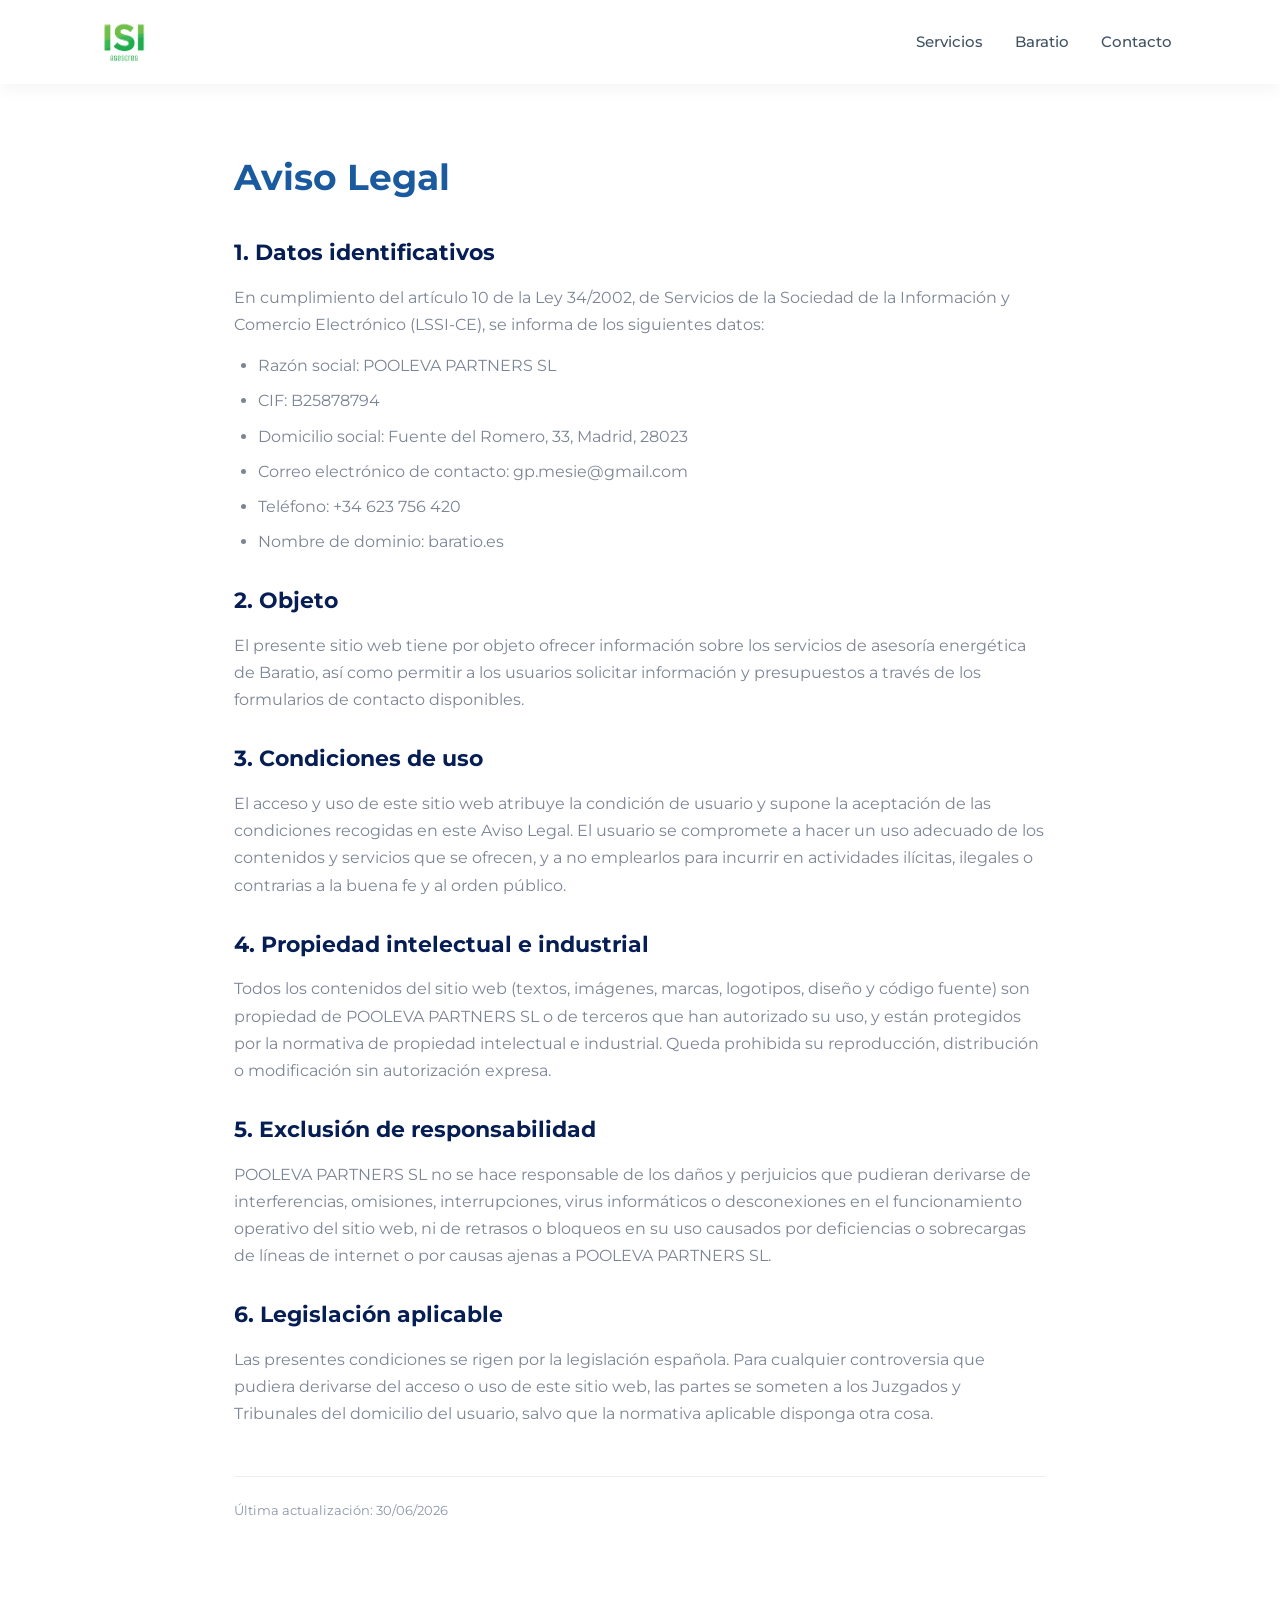
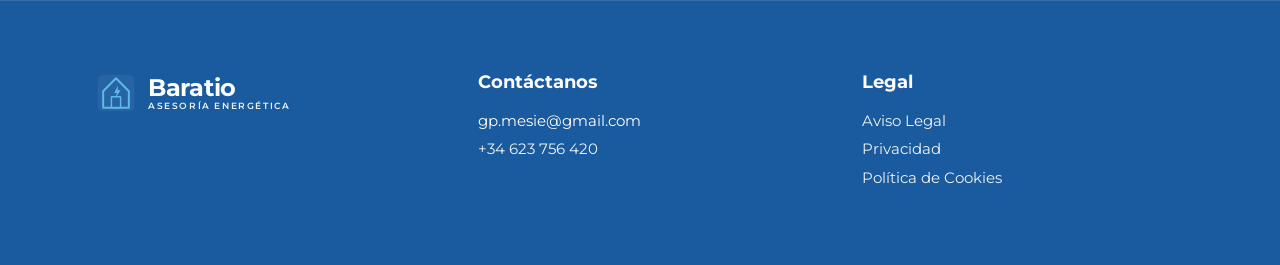
==== aviso-legal.html @ e2500a8b "Primer commit" ====
<!DOCTYPE html>
<html lang="es">

<head>
    <meta charset="utf-8">
    <meta name="viewport" content="width=device-width, initial-scale=1.0">
    <meta name="description" content="Aviso Legal de Baratio - Asesoría Energética">

    <title>Aviso Legal - Baratio</title>

    <link rel="icon" type="image/svg+xml" href="data:image/svg+xml,%3Csvg xmlns='http://www.w3.org/2000/svg' viewBox='0 0 48 48'%3E%3Crect fill='%231a5a9e' width='48' height='48' rx='8'/%3E%3Cpath fill='none' stroke='%23fff' stroke-width='2' d='M24 10 L34 20 V36 H14 V20 Z'/%3E%3Cpath fill='%23fff' d='M26 18 L22 26 H25 L23 32 L29 23 H26 Z'/%3E%3C/svg%3E">

    <link rel="preconnect" href="https://fonts.googleapis.com">
    <link rel="preconnect" href="https://fonts.gstatic.com" crossorigin>
    <link href="https://fonts.googleapis.com/css2?family=Montserrat:wght@400;700;900&display=swap" rel="stylesheet">

    <link href="css/style.css" rel="stylesheet">
</head>

<body>

    <header class="header">
        <div class="container header__inner">

            <a class="logo" href="index.html">
                <img class="logo__img" src="logoisi.png" alt="ISI asesores" width="120" height="60">
            </a>

            <nav class="nav" aria-label="Navegación principal">
                <ul class="nav__list">
                    <li><a class="nav__link" href="index.html#services">Servicios</a></li>
                    <li><a class="nav__link" href="index.html#somos">Baratio</a></li>
                    <li><a class="nav__link" href="index.html#contacto-form">Contacto</a></li>
                </ul>
            </nav>

            <button class="nav-toggle" type="button" aria-label="Abrir menú">
                <span class="nav-toggle__bar"></span>
                <span class="nav-toggle__bar"></span>
                <span class="nav-toggle__bar"></span>
            </button>

        </div>
    </header>

    <main class="legal-page">
        <div class="legal-page__inner">

            <h1 class="legal-page__title">Aviso Legal</h1>

            <section class="legal-page__section">
                <h2>1. Datos identificativos</h2>
                <p>En cumplimiento del artículo 10 de la Ley 34/2002, de Servicios de la Sociedad de la Información y Comercio Electrónico (LSSI-CE), se informa de los siguientes datos:</p>
                <ul>
                    <li>Razón social: POOLEVA PARTNERS SL</li>
                    <li>CIF: B25878794</li>
                    <li>Domicilio social: Fuente del Romero, 33, Madrid, 28023</li>
                    <li>Correo electrónico de contacto: gp.mesie@gmail.com</li>
                    <li>Teléfono: +34 623 756 420</li>
                    <li>Nombre de dominio: baratio.es</li>
                </ul>
            </section>

            <section class="legal-page__section">
                <h2>2. Objeto</h2>
                <p>El presente sitio web tiene por objeto ofrecer información sobre los servicios de asesoría energética de Baratio, así como permitir a los usuarios solicitar información y presupuestos a través de los formularios de contacto disponibles.</p>
            </section>

            <section class="legal-page__section">
                <h2>3. Condiciones de uso</h2>
                <p>El acceso y uso de este sitio web atribuye la condición de usuario y supone la aceptación de las condiciones recogidas en este Aviso Legal. El usuario se compromete a hacer un uso adecuado de los contenidos y servicios que se ofrecen, y a no emplearlos para incurrir en actividades ilícitas, ilegales o contrarias a la buena fe y al orden público.</p>
            </section>

            <section class="legal-page__section">
                <h2>4. Propiedad intelectual e industrial</h2>
                <p>Todos los contenidos del sitio web (textos, imágenes, marcas, logotipos, diseño y código fuente) son propiedad de POOLEVA PARTNERS SL o de terceros que han autorizado su uso, y están protegidos por la normativa de propiedad intelectual e industrial. Queda prohibida su reproducción, distribución o modificación sin autorización expresa.</p>
            </section>

            <section class="legal-page__section">
                <h2>5. Exclusión de responsabilidad</h2>
                <p>POOLEVA PARTNERS SL no se hace responsable de los daños y perjuicios que pudieran derivarse de interferencias, omisiones, interrupciones, virus informáticos o desconexiones en el funcionamiento operativo del sitio web, ni de retrasos o bloqueos en su uso causados por deficiencias o sobrecargas de líneas de internet o por causas ajenas a POOLEVA PARTNERS SL.</p>
            </section>

            <section class="legal-page__section">
                <h2>6. Legislación aplicable</h2>
                <p>Las presentes condiciones se rigen por la legislación española. Para cualquier controversia que pudiera derivarse del acceso o uso de este sitio web, las partes se someten a los Juzgados y Tribunales del domicilio del usuario, salvo que la normativa aplicable disponga otra cosa.</p>
            </section>

            <p class="legal-page__updated">Última actualización: 30/06/2026</p>

        </div>
    </main>

    <footer class="footer">
        <div class="footer__main">
            <div class="container footer__grid">

                <div class="footer__col footer__col--logo">
                    <a class="footer-logo" href="index.html">
                        <svg class="footer-logo__icon" viewBox="0 0 48 48" aria-hidden="true" xmlns="http://www.w3.org/2000/svg">
                            <rect x="4" y="4" width="40" height="40" rx="6" fill="rgba(255,255,255,0.06)"/>
                            <path d="M24 8 L38 22 V40 H10 V22 Z" fill="none" stroke="#5eb8e8" stroke-width="2.2" stroke-linejoin="round"/>
                            <rect x="19" y="28" width="10" height="12" fill="none" stroke="#5eb8e8" stroke-width="1.6" rx="0.5"/>
                            <path d="M26 16 L22 24 H25 L23 30 L29 21 H26 Z" fill="#5eb8e8"/>
                        </svg>
                        <span class="footer-logo__text">
                            <span class="footer-logo__name">Baratio</span>
                            <span class="footer-logo__tagline">ASESORÍA ENERGÉTICA</span>
                        </span>
                    </a>
                </div>

                <div class="footer__col">
                    <h5 class="footer__heading">Contáctanos</h5>
                    <p class="footer__line"><a class="footer__link" href="mailto:gp.mesie@gmail.com">gp.mesie@gmail.com</a></p>
                    <p class="footer__line">+34 623 756 420</p>
                </div>

                <div class="footer__col">
                    <h5 class="footer__heading">Legal</h5>
                    <a class="footer__legal-link" href="aviso-legal.html">Aviso Legal</a>
                    <a class="footer__legal-link" href="privacidad.html">Privacidad</a>
                    <a class="footer__legal-link" href="politica-de-cookies.html">Política de Cookies</a>
                </div>

            </div>
        </div>
    </footer>

</body>
</html>
---- css/style.css ----
/* =============================================
   Baratio — Hero (CSS puro, sin frameworks)
   ============================================= */

*, *::before, *::after {
  box-sizing: border-box;
  margin: 0;
  padding: 0;
}

html {
  scroll-behavior: smooth;
}

body {
  font-family: 'Montserrat', sans-serif;
  font-weight: 400;
  font-size: 16px;
  line-height: 1.5;
  color: #405263;
  background: #fff;
  -webkit-font-smoothing: antialiased;
}

a {
  text-decoration: none;
  color: inherit;
}

ul {
  list-style: none;
}

img, svg {
  display: block;
  max-width: 100%;
}

.container {
  width: 100%;
  max-width: 1140px;
  margin: 0 auto;
  padding: 0 24px;
}

/* Altura del header fijo (para scroll-margin) */
:root {
  --header-height: 96px;
}

#home,
#services,
#somos,
#contacto-form {
  scroll-margin-top: var(--header-height);
}

/* =============================================
   CABECERA
   ============================================= */

.header {
  position: fixed;
  top: 0;
  left: 0;
  right: 0;
  z-index: 1000;
  background: #fff;
  box-shadow: 0 2px 20px rgba(0, 0, 0, 0.06);
}

.header__inner {
  display: flex;
  align-items: center;
  justify-content: space-between;
  min-height: 72px;
  padding-top: 12px;
  padding-bottom: 12px;
  gap: 24px;
}

/* Logo */
.logo {
  display: flex;
  align-items: center;
  flex-shrink: 0;
  line-height: 0;
}

.logo__img {
  display: block;
  width: auto;
  height: auto;
  max-height: 60px;
  max-width: min(180px, 42vw);
}

/* Navegación desktop */
.nav {
  display: flex;
  align-items: center;
  gap: 8px;
}

.nav__list {
  display: flex;
  align-items: center;
  gap: 4px;
}

.nav__link {
  display: block;
  padding: 10px 14px;
  font-size: 15px;
  font-weight: 500;
  color: #405263;
  transition: color 0.2s ease;
  white-space: nowrap;
}

.nav__link:hover {
  color: #1a5a9e;
}

.nav__btn {
  display: inline-flex;
  align-items: center;
  gap: 8px;
  margin-left: 8px;
  padding: 10px 18px;
  font-size: 15px;
  font-weight: 500;
  color: #1a5a9e;
  border: 1.5px solid #1a5a9e;
  border-radius: 8px;
  transition: background 0.2s ease, color 0.2s ease;
  white-space: nowrap;
}

.nav__btn:hover {
  background: #1a5a9e;
  color: #fff;
}

.nav__btn-icon {
  width: 16px;
  height: 16px;
  flex-shrink: 0;
}

/* Hamburguesa (solo móvil) */
.nav-toggle {
  display: none;
  flex-direction: column;
  justify-content: center;
  gap: 5px;
  width: 40px;
  height: 40px;
  padding: 8px;
  background: none;
  border: 1.5px solid #1a5a9e;
  border-radius: 6px;
  cursor: pointer;
}

.nav-toggle__bar {
  display: block;
  width: 100%;
  height: 2px;
  background: #1a5a9e;
  border-radius: 1px;
}

/* =============================================
   HERO
   ============================================= */

.hero {
  position: relative;
  overflow: hidden;
  padding-top: 72px;
  background-color: #0a0e23;
  background-image: url("data:image/svg+xml,%3Csvg xmlns='http://www.w3.org/2000/svg' width='900' height='700' viewBox='0 0 900 700'%3E%3Crect fill='%230a0e23' width='900' height='700'/%3E%3Cg stroke='rgba(255,255,255,0.06)' stroke-width='1' fill='none'%3E%3Cline x1='70' y1='100' x2='200' y2='150'/%3E%3Cline x1='200' y1='150' x2='350' y2='80'/%3E%3Cline x1='350' y1='80' x2='520' y2='130'/%3E%3Cline x1='520' y1='130' x2='680' y2='70'/%3E%3Cline x1='680' y1='70' x2='830' y2='120'/%3E%3Cline x1='120' y1='280' x2='250' y2='230'/%3E%3Cline x1='250' y1='230' x2='400' y2='300'/%3E%3Cline x1='400' y1='300' x2='550' y2='240'/%3E%3Cline x1='550' y1='240' x2='720' y2='290'/%3E%3Cline x1='720' y1='290' x2='850' y2='220'/%3E%3Cline x1='50' y1='450' x2='180' y2='410'/%3E%3Cline x1='180' y1='410' x2='330' y2='470'/%3E%3Cline x1='330' y1='470' x2='480' y2='420'/%3E%3Cline x1='480' y1='420' x2='630' y2='480'/%3E%3Cline x1='630' y1='480' x2='780' y2='430'/%3E%3Cline x1='200' y1='150' x2='250' y2='230'/%3E%3Cline x1='350' y1='80' x2='400' y2='300'/%3E%3Cline x1='520' y1='130' x2='550' y2='240'/%3E%3Cline x1='180' y1='410' x2='250' y2='230'/%3E%3C/g%3E%3Cg fill='rgba(255,255,255,0.1)'%3E%3Ccircle cx='70' cy='100' r='2'/%3E%3Ccircle cx='830' cy='120' r='2'/%3E%3Ccircle cx='850' cy='220' r='2'/%3E%3Ccircle cx='780' cy='430' r='2'/%3E%3C/g%3E%3Cg fill='rgba(26,90,158,0.45)'%3E%3Ccircle cx='200' cy='150' r='3'/%3E%3Ccircle cx='350' cy='80' r='2.5'/%3E%3Ccircle cx='520' cy='130' r='3'/%3E%3Ccircle cx='680' cy='70' r='2.5'/%3E%3Ccircle cx='250' cy='230' r='3'/%3E%3Ccircle cx='400' cy='300' r='3.5'/%3E%3Ccircle cx='550' cy='240' r='3'/%3E%3Ccircle cx='720' cy='290' r='3'/%3E%3Ccircle cx='180' cy='410' r='2.5'/%3E%3Ccircle cx='330' cy='470' r='3'/%3E%3Ccircle cx='480' cy='420' r='3.5'/%3E%3Ccircle cx='630' cy='480' r='3'/%3E%3C/g%3E%3C/svg%3E");
  background-size: cover;
  background-position: center;
}

.hero__inner {
  position: relative;
  z-index: 1;
  display: grid;
  grid-template-columns: 1fr 1fr;
  gap: 48px;
  align-items: center;
  padding: 80px 0 72px;
}

/* Columna izquierda */
.hero__content {
  max-width: 540px;
}

.hero__title {
  font-size: clamp(40px, 5vw, 54px);
  font-weight: 900;
  color: #fff;
  line-height: 1.1;
  margin-bottom: 20px;
  text-shadow: 0 1px 3px rgba(0, 0, 0, 0.3);
}

.hero__subtitle {
  font-size: clamp(24px, 3vw, 34px);
  font-weight: 700;
  color: #5b8fd6;
  line-height: 1.25;
  margin-bottom: 24px;
}

.hero__text {
  font-size: 19px;
  font-weight: 400;
  color: #fff;
  line-height: 1.55;
  margin-bottom: 32px;
  max-width: 480px;
  text-shadow: 0 1px 2px rgba(0, 0, 0, 0.2);
}

.hero__cta {
  display: inline-block;
  padding: 16px 28px;
  font-family: 'Montserrat', sans-serif;
  font-size: 17px;
  font-weight: 700;
  color: #1a5a9e;
  background: #fff;
  border: none;
  border-radius: 6px;
  box-shadow: 0 8px 32px rgba(0, 0, 0, 0.35);
  cursor: pointer;
  transition: box-shadow 0.2s ease, transform 0.2s ease;
}

.hero__cta:hover {
  box-shadow: 0 6px 20px rgba(0, 0, 0, 0.45);
  transform: translateY(-1px);
}

/* Columna derecha — tarjeta formulario */
.hero__form-wrap {
  display: flex;
  justify-content: flex-end;
}

.form-card {
  width: 100%;
  max-width: 420px;
  background: #fff;
  border-radius: 6px;
  padding: 36px 36px 28px;
  box-shadow: 0 12px 48px rgba(0, 0, 0, 0.35);
}

.form-card__title {
  font-size: 21px;
  font-weight: 700;
  color: #071e55;
  margin-bottom: 6px;
}

.form-card__subtitle {
  font-size: 16px;
  font-weight: 400;
  color: #7c8595;
  margin-bottom: 22px;
}

.form-card__field {
  position: relative;
  margin-bottom: 14px;
}

.form-card__field-icon {
  position: absolute;
  left: 14px;
  top: 50%;
  transform: translateY(-50%);
  width: 18px;
  height: 18px;
  pointer-events: none;
  color: #185b9e;
}

.form-card__input {
  width: 100%;
  height: 44px;
  padding: 0 16px 0 44px;
  font-family: 'Montserrat', sans-serif;
  font-size: 15px;
  color: #555;
  background: #f9f9f9;
  border: 1px solid #eee;
  border-radius: 5px;
  outline: none;
  transition: border-color 0.2s ease;
}

.form-card__input:focus {
  border-color: #aaa;
}

.form-card__terms {
  display: flex;
  align-items: flex-start;
  gap: 8px;
  margin: 16px 0 14px;
  font-size: 13px;
  line-height: 1.45;
  color: #7c8595;
}

.form-card__terms input[type="checkbox"] {
  margin-top: 3px;
  flex-shrink: 0;
  width: 14px;
  height: 14px;
  accent-color: #1a5a9e;
}

.form-card__link {
  color: #1a5a9e;
  font-weight: 500;
  text-decoration: underline;
  text-underline-offset: 2px;
}

.form-card__link:hover {
  color: #0b79be;
}

.form-card__submit {
  width: 100%;
  padding: 16px 12px;
  font-family: 'Montserrat', sans-serif;
  font-size: 13px;
  font-weight: 700;
  letter-spacing: 0.5px;
  text-transform: uppercase;
  color: #fff;
  background: #1a5a9e;
  border: none;
  border-radius: 4px;
  cursor: pointer;
  transition: background 0.2s ease;
}

.form-card__submit:hover {
  background: #00afef;
}

.form-card__divider {
  border: none;
  border-top: 1px solid #eee;
  margin: 18px 0 14px;
}

.form-card__footnote {
  font-size: 12px;
  line-height: 1.45;
  color: #7c8595;
}

/* =============================================
   FRANJA DE CONTACTO
   ============================================= */

.contact-bar {
  background: #1a5a9e;
  padding: 44px 0 40px;
}

.contact-bar__grid {
  display: grid;
  grid-template-columns: repeat(2, minmax(220px, 280px));
  justify-content: center;
  gap: 80px;
  max-width: 720px;
  margin: 0 auto;
}

.contact-bar__item {
  display: flex;
  flex-direction: column;
  align-items: center;
  text-align: center;
  gap: 4px;
}

.contact-bar__icon {
  width: 44px;
  height: 44px;
  margin-bottom: 6px;
  color: #fff;
}

.contact-bar__icon svg {
  width: 100%;
  height: 100%;
}

.contact-bar__label {
  font-size: 18px;
  font-weight: 700;
  color: #fff;
  margin-bottom: 2px;
}

.contact-bar__value {
  font-size: 15px;
  font-weight: 400;
  font-style: italic;
  color: rgba(255, 255, 255, 0.92);
  line-height: 1.4;
}

/* =============================================
   NUESTROS SERVICIOS
   ============================================= */

.services {
  background: #fff;
  padding: 90px 0 100px;
}

.services__header {
  text-align: center;
  margin-bottom: 56px;
}

.services__title {
  font-size: clamp(30px, 4vw, 38px);
  font-weight: 700;
  color: #1a5a9e;
  line-height: 1.2;
  margin-bottom: 10px;
}

.services__subtitle {
  font-size: 18px;
  font-weight: 400;
  color: #7c8595;
  line-height: 1.4;
}

.services__grid {
  display: grid;
  grid-template-columns: repeat(3, 1fr);
  column-gap: 32px;
  row-gap: 56px;
}

.services__card {
  display: flex;
  flex-direction: column;
  align-items: center;
  text-align: center;
}

.services__icon {
  width: 68px;
  height: 68px;
  margin-bottom: 18px;
  color: #5b8fd6;
  flex-shrink: 0;
}

.services__icon svg {
  width: 100%;
  height: 100%;
}

.services__icon--solid {
  color: #5b8fd6;
}

.services__card-title {
  font-size: 20px;
  font-weight: 700;
  color: #1a5a9e;
  line-height: 1.3;
  margin-bottom: 12px;
}

.services__card-text {
  font-size: 16px;
  font-weight: 400;
  color: #7c8595;
  line-height: 1.65;
  max-width: 280px;
}

/* =============================================
   ¿QUIÉNES SOMOS?
   ============================================= */

.somos {
  position: relative;
  overflow: hidden;
  background-color: #0a0e23;
  background-image: url("data:image/svg+xml,%3Csvg xmlns='http://www.w3.org/2000/svg' width='900' height='700' viewBox='0 0 900 700'%3E%3Crect fill='%230a0e23' width='900' height='700'/%3E%3Cg stroke='rgba(255,255,255,0.08)' stroke-width='1' fill='none'%3E%3Cline x1='40' y1='60' x2='120' y2='100'/%3E%3Cline x1='120' y1='100' x2='200' y2='50'/%3E%3Cline x1='200' y1='50' x2='80' y2='180'/%3E%3Cline x1='80' y1='180' x2='160' y2='220'/%3E%3Cline x1='160' y1='220' x2='60' y2='320'/%3E%3Cline x1='60' y1='320' x2='140' y2='380'/%3E%3Cline x1='140' y1='380' x2='30' y2='480'/%3E%3Cline x1='30' y1='480' x2='110' y2='540'/%3E%3Cline x1='110' y1='540' x2='180' y2='620'/%3E%3Cline x1='760' y1='70' x2='840' y2='110'/%3E%3Cline x1='840' y1='110' x2='870' y2='200'/%3E%3Cline x1='870' y1='200' x2='780' y2='260'/%3E%3Cline x1='780' y1='260' x2='860' y2='340'/%3E%3Cline x1='860' y1='340' x2='750' y2='400'/%3E%3Cline x1='750' y1='400' x2='830' y2='480'/%3E%3Cline x1='830' y1='480' x2='790' y2='580'/%3E%3Cline x1='790' y1='580' x2='870' y2='650'/%3E%3Cline x1='350' y1='120' x2='420' y2='160'/%3E%3Cline x1='480' y1='500' x2='550' y2='540'/%3E%3Cline x1='120' y1='100' x2='160' y2='220'/%3E%3Cline x1='840' y1='110' x2='780' y2='260'/%3E%3C/g%3E%3Cg fill='rgba(255,255,255,0.12)'%3E%3Ccircle cx='40' cy='60' r='2'/%3E%3Ccircle cx='30' cy='480' r='2'/%3E%3Ccircle cx='870' cy='200' r='2'/%3E%3Ccircle cx='870' cy='650' r='2'/%3E%3C/g%3E%3Cg fill='rgba(26,90,158,0.55)'%3E%3Ccircle cx='120' cy='100' r='3'/%3E%3Ccircle cx='200' cy='50' r='3.5'/%3E%3Ccircle cx='80' cy='180' r='3'/%3E%3Ccircle cx='160' cy='220' r='3.5'/%3E%3Ccircle cx='60' cy='320' r='3'/%3E%3Ccircle cx='140' cy='380' r='3.5'/%3E%3Ccircle cx='110' cy='540' r='3'/%3E%3Ccircle cx='180' cy='620' r='3'/%3E%3Ccircle cx='760' cy='70' r='3.5'/%3E%3Ccircle cx='840' cy='110' r='3'/%3E%3Ccircle cx='780' cy='260' r='3.5'/%3E%3Ccircle cx='860' cy='340' r='3'/%3E%3Ccircle cx='750' cy='400' r='3.5'/%3E%3Ccircle cx='830' cy='480' r='3'/%3E%3Ccircle cx='790' cy='580' r='3.5'/%3E%3C/g%3E%3C/svg%3E");
  background-size: cover;
  background-position: center;
  padding: 100px 0;
}

.somos::after {
  content: '';
  position: absolute;
  inset: 0;
  background: radial-gradient(ellipse 55% 65% at 38% 50%, rgba(10, 14, 35, 0.82) 0%, rgba(10, 14, 35, 0.35) 50%, transparent 78%);
  pointer-events: none;
}

.somos__inner {
  position: relative;
  z-index: 1;
  display: grid;
  grid-template-columns: 1.1fr 1fr;
  gap: 40px;
  align-items: center;
}

.somos__label {
  font-size: 22px;
  font-weight: 700;
  color: #5b8fd6;
  line-height: 1.3;
  margin-bottom: 18px;
}

.somos__title {
  font-size: clamp(32px, 3.5vw, 42px);
  font-weight: 900;
  color: #ffffff;
  line-height: 1.22;
  margin-bottom: 26px;
  max-width: 520px;
}

.somos__text {
  font-size: 17px;
  font-weight: 400;
  color: rgba(255, 255, 255, 0.92);
  line-height: 1.7;
  max-width: 540px;
}

.somos__illustration {
  display: flex;
  justify-content: center;
  align-items: flex-end;
}

.somos__svg {
  width: 100%;
  max-width: 420px;
  height: auto;
}

/* =============================================
   CTA BANNER — "Quiero ahorrar"
   ============================================= */

.cta-banner {
  padding: 45px 0;
}

.cta-banner__inner {
  display: flex;
  justify-content: center;
  align-items: center;
}

.cta-banner__btn {
  display: inline-block;
  padding: 16px 28px;
  font-family: 'Montserrat', sans-serif;
  font-size: 17px;
  font-weight: 700;
  border: none;
  border-radius: 6px;
  cursor: pointer;
  text-align: center;
  transition: background 0.2s ease, box-shadow 0.2s ease, transform 0.2s ease;
}

.cta-banner__btn--blue {
  color: #ffffff;
  background: #1a5a9e;
  box-shadow: 0 5px 20px rgba(0, 0, 0, 0.27);
}

.cta-banner__btn--blue:hover {
  background: #134a82;
  box-shadow: 0 4px 14px rgba(0, 0, 0, 0.35);
  transform: translateY(-1px);
}

.cta-banner__btn--white {
  color: #1a5a9e;
  background: #ffffff;
  box-shadow: 0 8px 32px rgba(0, 0, 0, 0.35);
}

.cta-banner__btn--white:hover {
  box-shadow: 0 6px 20px rgba(0, 0, 0, 0.45);
  transform: translateY(-1px);
}

/* =============================================
   FOOTER
   ============================================= */

.footer {
  position: relative;
}

.footer__main {
  position: relative;
  overflow: hidden;
  background-color: #1a5a9e;
  border-top: 1px solid rgba(255, 255, 255, 0.12);
  padding: 70px 0;
}

.footer__grid {
  position: relative;
  z-index: 1;
  display: grid;
  grid-template-columns: repeat(3, 1fr);
  gap: 60px;
  align-items: start;
  width: 100%;
  max-width: 1140px;
  margin: 0 auto;
  padding: 0 24px;
}

.footer__col {
  min-width: 0;
}

.footer__heading {
  font-size: 18px;
  font-weight: 700;
  color: #ffffff;
  margin-bottom: 14px;
  line-height: 1.3;
}

.footer__line {
  font-size: 15px;
  font-weight: 400;
  color: rgba(255, 255, 255, 0.92);
  line-height: 1.65;
  margin-bottom: 4px;
}

.footer__link {
  color: #ffffff;
  transition: color 0.2s ease;
}

.footer__link:hover {
  color: rgba(255, 255, 255, 0.85);
}

.footer__legal-link {
  display: block;
  font-size: 15px;
  font-weight: 400;
  color: rgba(255, 255, 255, 0.92);
  line-height: 1.65;
  margin-bottom: 4px;
  text-decoration: none;
  transition: color 0.2s ease, text-decoration-color 0.2s ease;
}

.footer__legal-link:hover {
  color: #ffffff;
  text-decoration: underline;
  text-underline-offset: 2px;
}

/* Logo footer (versión fondo oscuro) */
.footer-logo {
  display: inline-flex;
  align-items: center;
  gap: 10px;
}

.footer-logo__icon {
  width: 44px;
  height: 44px;
  flex-shrink: 0;
}

.footer-logo__text {
  display: flex;
  flex-direction: column;
  line-height: 1.15;
}

.footer-logo__name {
  font-size: 24px;
  font-weight: 700;
  color: #ffffff;
  letter-spacing: -0.3px;
}

.footer-logo__tagline {
  font-size: 8.5px;
  font-weight: 600;
  color: rgba(255, 255, 255, 0.92);
  text-transform: uppercase;
  letter-spacing: 1.6px;
}

.footer__social {
  display: inline-flex;
  align-items: center;
  justify-content: center;
  width: 36px;
  height: 36px;
  margin-top: 6px;
  color: #5eb8e8;
  transition: color 0.2s ease, transform 0.2s ease;
}

.footer__social:hover {
  color: #8fd4f5;
  transform: translateY(-1px);
}

.footer__social svg {
  width: 32px;
  height: 32px;
}

/* =============================================
   PÁGINAS LEGALES
   ============================================= */

.legal-page {
  padding-top: var(--header-height);
  background: #ffffff;
}

.legal-page__inner {
  max-width: 860px;
  margin: 0 auto;
  padding: 60px 24px 80px;
}

.legal-page__title {
  font-size: clamp(28px, 4vw, 36px);
  font-weight: 700;
  color: #1a5a9e;
  line-height: 1.2;
  margin-bottom: 40px;
}

.legal-page__section {
  margin-bottom: 32px;
}

.legal-page__section h2 {
  font-size: 22px;
  font-weight: 700;
  color: #071e55;
  line-height: 1.3;
  margin-bottom: 16px;
}

.legal-page__section p {
  font-size: 16px;
  font-weight: 400;
  color: #7c8595;
  line-height: 1.7;
  margin-bottom: 14px;
}

.legal-page__section ul {
  list-style: disc;
  padding-left: 24px;
  margin-bottom: 14px;
}

.legal-page__section li {
  font-size: 16px;
  font-weight: 400;
  color: #7c8595;
  line-height: 1.7;
  margin-bottom: 8px;
}

.legal-page__section a {
  color: #1a5a9e;
  text-decoration: underline;
  text-underline-offset: 2px;
  transition: color 0.2s ease;
}

.legal-page__section a:hover {
  color: #0b79be;
}

.legal-page__cookies-list {
  list-style: none;
  padding-left: 0;
  margin-bottom: 14px;
}

.legal-page__cookies-list li {
  margin-bottom: 10px;
  padding-left: 0;
}

.legal-page__updated {
  font-size: 13px;
  color: #8a96a8;
  margin-top: 48px;
  padding-top: 24px;
  border-top: 1px solid #eeeeee;
}

/* =============================================
   RESPONSIVE
   ============================================= */

@media (max-width: 900px) {
  .services__grid {
    grid-template-columns: repeat(2, 1fr);
    column-gap: 28px;
    row-gap: 48px;
  }

  .somos__inner {
    grid-template-columns: 1fr;
    gap: 48px;
  }

  .somos__title,
  .somos__text {
    max-width: none;
  }

  .somos__illustration {
    order: 2;
  }

  .somos__svg {
    max-width: 340px;
  }

  .footer__grid {
    grid-template-columns: repeat(2, minmax(0, 1fr));
    gap: 40px 32px;
  }
}

@media (max-width: 991px) {
  .nav__list {
    gap: 0;
  }

  .nav__link {
    padding: 10px 10px;
    font-size: 14px;
  }

  .nav__btn {
    padding: 9px 14px;
    font-size: 14px;
  }
}

@media (max-width: 768px) {
  .nav {
    display: none;
  }

  .nav-toggle {
    display: flex;
  }

  .hero__inner {
    grid-template-columns: 1fr;
    gap: 36px;
    padding: 48px 0 56px;
  }

  .hero__content {
    max-width: none;
    text-align: left;
  }

  .hero__form-wrap {
    justify-content: stretch;
  }

  .form-card {
    max-width: none;
  }

  .contact-bar__grid {
    grid-template-columns: repeat(2, minmax(180px, 1fr));
    gap: 48px 32px;
    max-width: 560px;
  }
}

@media (max-width: 600px) {
  .services {
    padding: 70px 0 80px;
  }

  .services__header {
    margin-bottom: 40px;
  }

  .services__grid {
    grid-template-columns: 1fr;
    row-gap: 44px;
  }

  .services__card-text {
    max-width: 320px;
  }

  .footer__grid {
    grid-template-columns: 1fr;
    gap: 36px;
    text-align: center;
  }

  .footer-logo {
    justify-content: center;
  }

  .footer__social {
    margin-left: auto;
    margin-right: auto;
  }
}

@media (max-width: 480px) {
  .container {
    padding: 0 16px;
  }

  .footer__grid {
    padding: 0 16px;
  }

  .logo__img {
    max-height: 48px;
    max-width: min(150px, 38vw);
  }

  .hero__title {
    font-size: 38px;
  }

  .hero__subtitle {
    font-size: 22px;
  }

  .hero__text {
    font-size: 17px;
  }

  .form-card {
    padding: 28px 22px 22px;
  }

  .contact-bar__grid {
    grid-template-columns: 1fr;
    gap: 32px;
    max-width: 280px;
  }

  .contact-bar__item {
    align-items: center;
  }
}
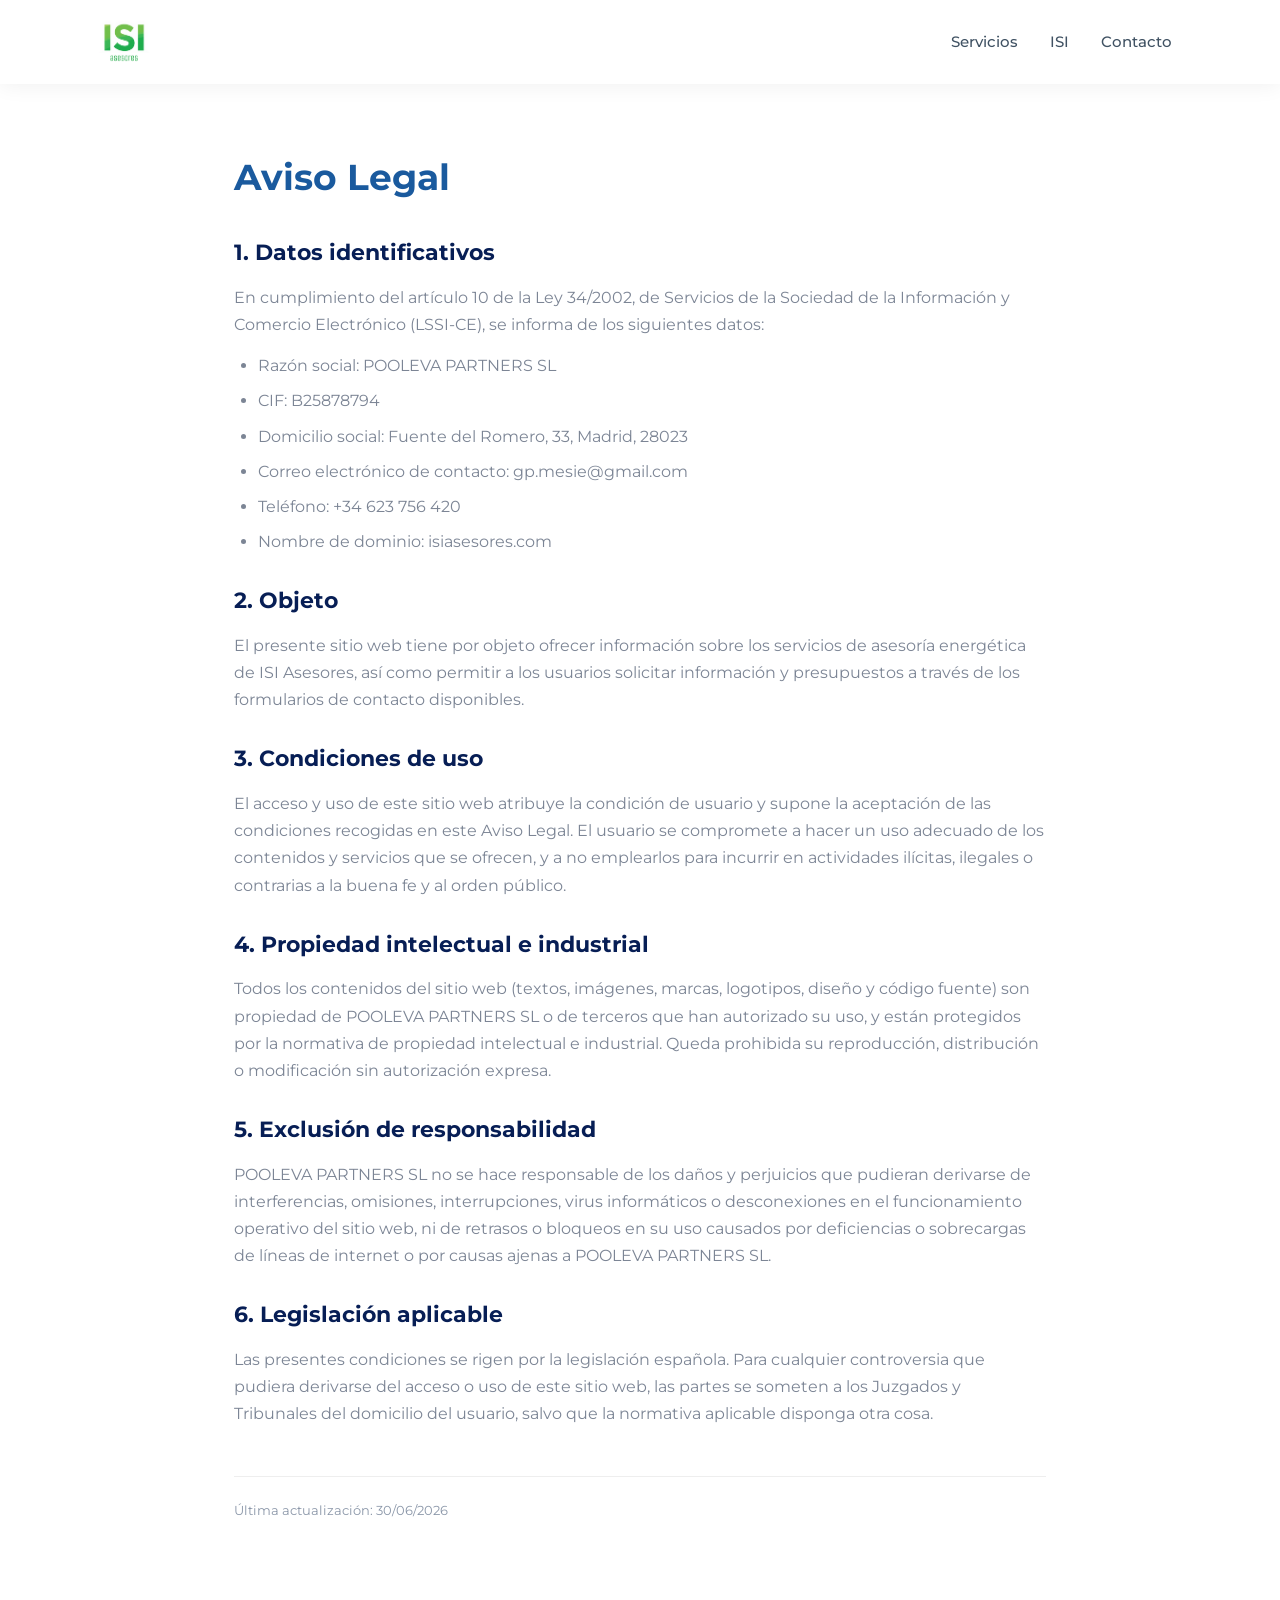
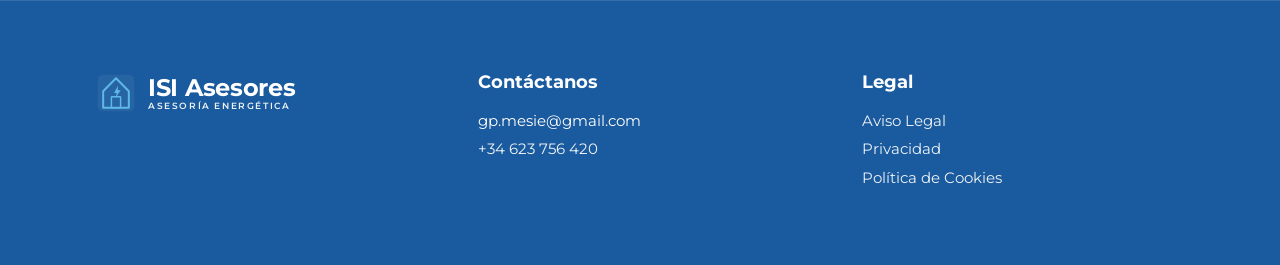
==== commit 95b38464: "Primer commit" ====
--- a/aviso-legal.html
+++ b/aviso-legal.html
@@ -3,12 +3,12 @@
 
 <head>
     <meta charset="utf-8">
+    <link rel="icon" type="image/png" href="logoisi.png">
+    <link rel="apple-touch-icon" href="logoisi.png">
     <meta name="viewport" content="width=device-width, initial-scale=1.0">
-    <meta name="description" content="Aviso Legal de Baratio - Asesoría Energética">
+    <meta name="description" content="Aviso Legal de ISI Asesores Energéticos">
 
-    <title>Aviso Legal - Baratio</title>
-
-    <link rel="icon" type="image/svg+xml" href="data:image/svg+xml,%3Csvg xmlns='http://www.w3.org/2000/svg' viewBox='0 0 48 48'%3E%3Crect fill='%231a5a9e' width='48' height='48' rx='8'/%3E%3Cpath fill='none' stroke='%23fff' stroke-width='2' d='M24 10 L34 20 V36 H14 V20 Z'/%3E%3Cpath fill='%23fff' d='M26 18 L22 26 H25 L23 32 L29 23 H26 Z'/%3E%3C/svg%3E">
+    <title>Aviso Legal | ISI Asesores Energéticos</title>
 
     <link rel="preconnect" href="https://fonts.googleapis.com">
     <link rel="preconnect" href="https://fonts.gstatic.com" crossorigin>
@@ -29,7 +29,7 @@
             <nav class="nav" aria-label="Navegación principal">
                 <ul class="nav__list">
                     <li><a class="nav__link" href="index.html#services">Servicios</a></li>
-                    <li><a class="nav__link" href="index.html#somos">Baratio</a></li>
+                    <li><a class="nav__link" href="index.html#somos">ISI</a></li>
                     <li><a class="nav__link" href="index.html#contacto-form">Contacto</a></li>
                 </ul>
             </nav>
@@ -57,13 +57,13 @@
                     <li>Domicilio social: Fuente del Romero, 33, Madrid, 28023</li>
                     <li>Correo electrónico de contacto: gp.mesie@gmail.com</li>
                     <li>Teléfono: +34 623 756 420</li>
-                    <li>Nombre de dominio: baratio.es</li>
+                    <li>Nombre de dominio: isiasesores.com</li>
                 </ul>
             </section>
 
             <section class="legal-page__section">
                 <h2>2. Objeto</h2>
-                <p>El presente sitio web tiene por objeto ofrecer información sobre los servicios de asesoría energética de Baratio, así como permitir a los usuarios solicitar información y presupuestos a través de los formularios de contacto disponibles.</p>
+                <p>El presente sitio web tiene por objeto ofrecer información sobre los servicios de asesoría energética de ISI Asesores, así como permitir a los usuarios solicitar información y presupuestos a través de los formularios de contacto disponibles.</p>
             </section>
 
             <section class="legal-page__section">
@@ -104,7 +104,7 @@
                             <path d="M26 16 L22 24 H25 L23 30 L29 21 H26 Z" fill="#5eb8e8"/>
                         </svg>
                         <span class="footer-logo__text">
-                            <span class="footer-logo__name">Baratio</span>
+                            <span class="footer-logo__name">ISI Asesores</span>
                             <span class="footer-logo__tagline">ASESORÍA ENERGÉTICA</span>
                         </span>
                     </a>
--- a/css/style.css
+++ b/css/style.css
@@ -1,5 +1,5 @@
 /* =============================================
-   Baratio — Hero (CSS puro, sin frameworks)
+   ISI Asesores — Hero (CSS puro, sin frameworks)
    ============================================= */
 
 *, *::before, *::after {
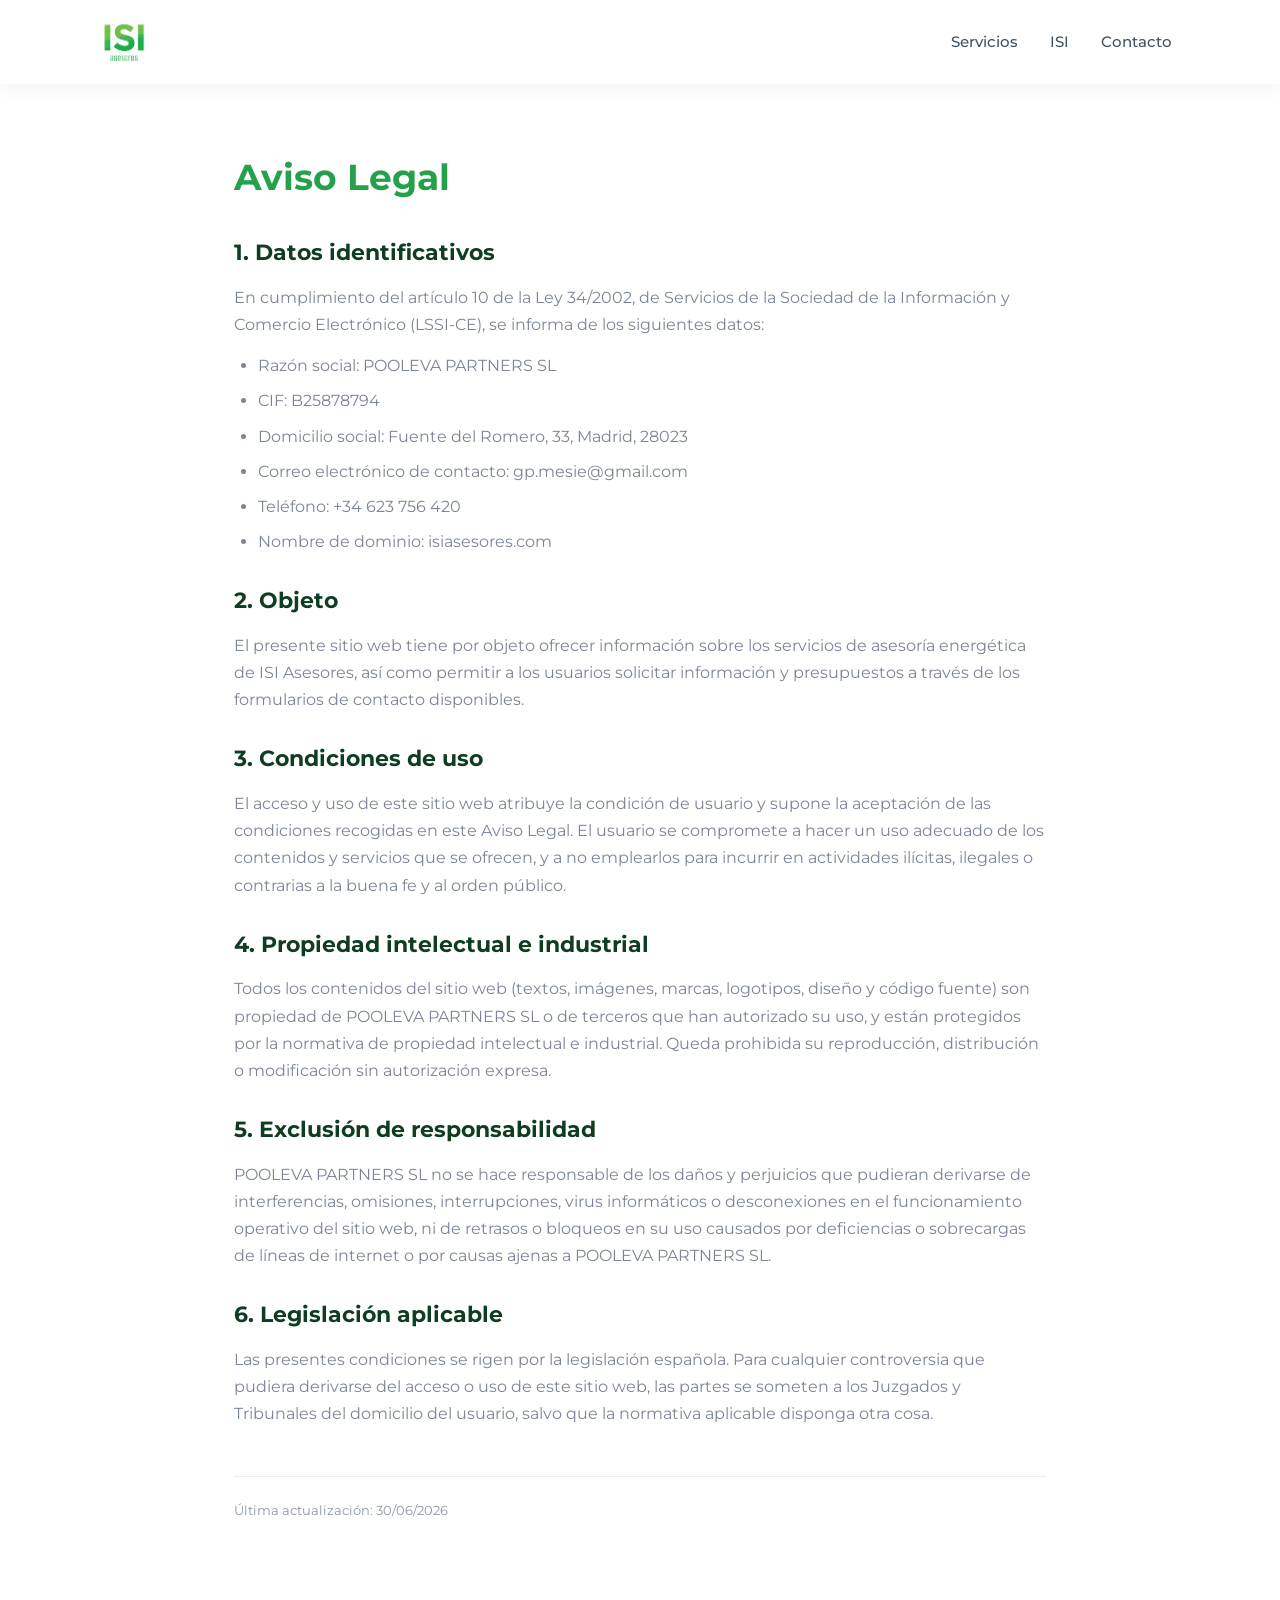
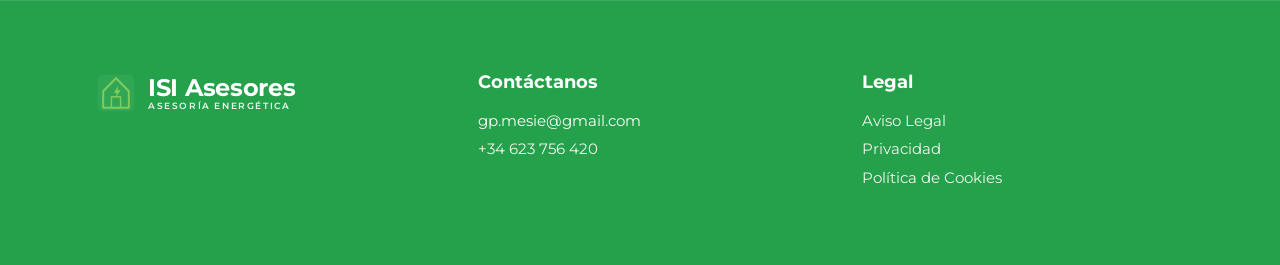
==== commit 5cbd8dee: "descripción de los cambios" ====
--- a/aviso-legal.html
+++ b/aviso-legal.html
@@ -99,9 +99,9 @@
                     <a class="footer-logo" href="index.html">
                         <svg class="footer-logo__icon" viewBox="0 0 48 48" aria-hidden="true" xmlns="http://www.w3.org/2000/svg">
                             <rect x="4" y="4" width="40" height="40" rx="6" fill="rgba(255,255,255,0.06)"/>
-                            <path d="M24 8 L38 22 V40 H10 V22 Z" fill="none" stroke="#5eb8e8" stroke-width="2.2" stroke-linejoin="round"/>
-                            <rect x="19" y="28" width="10" height="12" fill="none" stroke="#5eb8e8" stroke-width="1.6" rx="0.5"/>
-                            <path d="M26 16 L22 24 H25 L23 30 L29 21 H26 Z" fill="#5eb8e8"/>
+                            <path d="M24 8 L38 22 V40 H10 V22 Z" fill="none" stroke="#7FCB5C" stroke-width="2.2" stroke-linejoin="round"/>
+                            <rect x="19" y="28" width="10" height="12" fill="none" stroke="#7FCB5C" stroke-width="1.6" rx="0.5"/>
+                            <path d="M26 16 L22 24 H25 L23 30 L29 21 H26 Z" fill="#7FCB5C"/>
                         </svg>
                         <span class="footer-logo__text">
                             <span class="footer-logo__name">ISI Asesores</span>
--- a/css/style.css
+++ b/css/style.css
@@ -119,7 +119,7 @@
 }
 
 .nav__link:hover {
-  color: #1a5a9e;
+  color: #24A14A;
 }
 
 .nav__btn {
@@ -130,15 +130,15 @@
   padding: 10px 18px;
   font-size: 15px;
   font-weight: 500;
-  color: #1a5a9e;
-  border: 1.5px solid #1a5a9e;
+  color: #24A14A;
+  border: 1.5px solid #24A14A;
   border-radius: 8px;
   transition: background 0.2s ease, color 0.2s ease;
   white-space: nowrap;
 }
 
 .nav__btn:hover {
-  background: #1a5a9e;
+  background: #24A14A;
   color: #fff;
 }
 
@@ -158,7 +158,7 @@
   height: 40px;
   padding: 8px;
   background: none;
-  border: 1.5px solid #1a5a9e;
+  border: 1.5px solid #24A14A;
   border-radius: 6px;
   cursor: pointer;
 }
@@ -167,7 +167,7 @@
   display: block;
   width: 100%;
   height: 2px;
-  background: #1a5a9e;
+  background: #24A14A;
   border-radius: 1px;
 }
 
@@ -180,7 +180,7 @@
   overflow: hidden;
   padding-top: 72px;
   background-color: #0a0e23;
-  background-image: url("data:image/svg+xml,%3Csvg xmlns='http://www.w3.org/2000/svg' width='900' height='700' viewBox='0 0 900 700'%3E%3Crect fill='%230a0e23' width='900' height='700'/%3E%3Cg stroke='rgba(255,255,255,0.06)' stroke-width='1' fill='none'%3E%3Cline x1='70' y1='100' x2='200' y2='150'/%3E%3Cline x1='200' y1='150' x2='350' y2='80'/%3E%3Cline x1='350' y1='80' x2='520' y2='130'/%3E%3Cline x1='520' y1='130' x2='680' y2='70'/%3E%3Cline x1='680' y1='70' x2='830' y2='120'/%3E%3Cline x1='120' y1='280' x2='250' y2='230'/%3E%3Cline x1='250' y1='230' x2='400' y2='300'/%3E%3Cline x1='400' y1='300' x2='550' y2='240'/%3E%3Cline x1='550' y1='240' x2='720' y2='290'/%3E%3Cline x1='720' y1='290' x2='850' y2='220'/%3E%3Cline x1='50' y1='450' x2='180' y2='410'/%3E%3Cline x1='180' y1='410' x2='330' y2='470'/%3E%3Cline x1='330' y1='470' x2='480' y2='420'/%3E%3Cline x1='480' y1='420' x2='630' y2='480'/%3E%3Cline x1='630' y1='480' x2='780' y2='430'/%3E%3Cline x1='200' y1='150' x2='250' y2='230'/%3E%3Cline x1='350' y1='80' x2='400' y2='300'/%3E%3Cline x1='520' y1='130' x2='550' y2='240'/%3E%3Cline x1='180' y1='410' x2='250' y2='230'/%3E%3C/g%3E%3Cg fill='rgba(255,255,255,0.1)'%3E%3Ccircle cx='70' cy='100' r='2'/%3E%3Ccircle cx='830' cy='120' r='2'/%3E%3Ccircle cx='850' cy='220' r='2'/%3E%3Ccircle cx='780' cy='430' r='2'/%3E%3C/g%3E%3Cg fill='rgba(26,90,158,0.45)'%3E%3Ccircle cx='200' cy='150' r='3'/%3E%3Ccircle cx='350' cy='80' r='2.5'/%3E%3Ccircle cx='520' cy='130' r='3'/%3E%3Ccircle cx='680' cy='70' r='2.5'/%3E%3Ccircle cx='250' cy='230' r='3'/%3E%3Ccircle cx='400' cy='300' r='3.5'/%3E%3Ccircle cx='550' cy='240' r='3'/%3E%3Ccircle cx='720' cy='290' r='3'/%3E%3Ccircle cx='180' cy='410' r='2.5'/%3E%3Ccircle cx='330' cy='470' r='3'/%3E%3Ccircle cx='480' cy='420' r='3.5'/%3E%3Ccircle cx='630' cy='480' r='3'/%3E%3C/g%3E%3C/svg%3E");
+  background-image: url("data:image/svg+xml,%3Csvg xmlns='http://www.w3.org/2000/svg' width='900' height='700' viewBox='0 0 900 700'%3E%3Crect fill='%230a0e23' width='900' height='700'/%3E%3Cg stroke='rgba(255,255,255,0.06)' stroke-width='1' fill='none'%3E%3Cline x1='70' y1='100' x2='200' y2='150'/%3E%3Cline x1='200' y1='150' x2='350' y2='80'/%3E%3Cline x1='350' y1='80' x2='520' y2='130'/%3E%3Cline x1='520' y1='130' x2='680' y2='70'/%3E%3Cline x1='680' y1='70' x2='830' y2='120'/%3E%3Cline x1='120' y1='280' x2='250' y2='230'/%3E%3Cline x1='250' y1='230' x2='400' y2='300'/%3E%3Cline x1='400' y1='300' x2='550' y2='240'/%3E%3Cline x1='550' y1='240' x2='720' y2='290'/%3E%3Cline x1='720' y1='290' x2='850' y2='220'/%3E%3Cline x1='50' y1='450' x2='180' y2='410'/%3E%3Cline x1='180' y1='410' x2='330' y2='470'/%3E%3Cline x1='330' y1='470' x2='480' y2='420'/%3E%3Cline x1='480' y1='420' x2='630' y2='480'/%3E%3Cline x1='630' y1='480' x2='780' y2='430'/%3E%3Cline x1='200' y1='150' x2='250' y2='230'/%3E%3Cline x1='350' y1='80' x2='400' y2='300'/%3E%3Cline x1='520' y1='130' x2='550' y2='240'/%3E%3Cline x1='180' y1='410' x2='250' y2='230'/%3E%3C/g%3E%3Cg fill='rgba(255,255,255,0.1)'%3E%3Ccircle cx='70' cy='100' r='2'/%3E%3Ccircle cx='830' cy='120' r='2'/%3E%3Ccircle cx='850' cy='220' r='2'/%3E%3Ccircle cx='780' cy='430' r='2'/%3E%3C/g%3E%3Cg fill='rgba(36,161,74,0.45)'%3E%3Ccircle cx='200' cy='150' r='3'/%3E%3Ccircle cx='350' cy='80' r='2.5'/%3E%3Ccircle cx='520' cy='130' r='3'/%3E%3Ccircle cx='680' cy='70' r='2.5'/%3E%3Ccircle cx='250' cy='230' r='3'/%3E%3Ccircle cx='400' cy='300' r='3.5'/%3E%3Ccircle cx='550' cy='240' r='3'/%3E%3Ccircle cx='720' cy='290' r='3'/%3E%3Ccircle cx='180' cy='410' r='2.5'/%3E%3Ccircle cx='330' cy='470' r='3'/%3E%3Ccircle cx='480' cy='420' r='3.5'/%3E%3Ccircle cx='630' cy='480' r='3'/%3E%3C/g%3E%3C/svg%3E");
   background-size: cover;
   background-position: center;
 }
@@ -212,7 +212,7 @@
 .hero__subtitle {
   font-size: clamp(24px, 3vw, 34px);
   font-weight: 700;
-  color: #5b8fd6;
+  color: #68B54B;
   line-height: 1.25;
   margin-bottom: 24px;
 }
@@ -233,7 +233,7 @@
   font-family: 'Montserrat', sans-serif;
   font-size: 17px;
   font-weight: 700;
-  color: #1a5a9e;
+  color: #24A14A;
   background: #fff;
   border: none;
   border-radius: 6px;
@@ -265,7 +265,7 @@
 .form-card__title {
   font-size: 21px;
   font-weight: 700;
-  color: #071e55;
+  color: #0F3D22;
   margin-bottom: 6px;
 }
 
@@ -289,7 +289,7 @@
   width: 18px;
   height: 18px;
   pointer-events: none;
-  color: #185b9e;
+  color: #24A14A;
 }
 
 .form-card__input {
@@ -325,18 +325,18 @@
   flex-shrink: 0;
   width: 14px;
   height: 14px;
-  accent-color: #1a5a9e;
+  accent-color: #24A14A;
 }
 
 .form-card__link {
-  color: #1a5a9e;
+  color: #24A14A;
   font-weight: 500;
   text-decoration: underline;
   text-underline-offset: 2px;
 }
 
 .form-card__link:hover {
-  color: #0b79be;
+  color: #1D8A48;
 }
 
 .form-card__submit {
@@ -348,7 +348,7 @@
   letter-spacing: 0.5px;
   text-transform: uppercase;
   color: #fff;
-  background: #1a5a9e;
+  background: #24A14A;
   border: none;
   border-radius: 4px;
   cursor: pointer;
@@ -356,7 +356,7 @@
 }
 
 .form-card__submit:hover {
-  background: #00afef;
+  background: #3DC873;
 }
 
 .form-card__divider {
@@ -376,7 +376,7 @@
    ============================================= */
 
 .contact-bar {
-  background: #1a5a9e;
+  background: #24A14A;
   padding: 44px 0 40px;
 }
 
@@ -441,7 +441,7 @@
 .services__title {
   font-size: clamp(30px, 4vw, 38px);
   font-weight: 700;
-  color: #1a5a9e;
+  color: #24A14A;
   line-height: 1.2;
   margin-bottom: 10px;
 }
@@ -471,7 +471,7 @@
   width: 68px;
   height: 68px;
   margin-bottom: 18px;
-  color: #5b8fd6;
+  color: #68B54B;
   flex-shrink: 0;
 }
 
@@ -481,13 +481,13 @@
 }
 
 .services__icon--solid {
-  color: #5b8fd6;
+  color: #68B54B;
 }
 
 .services__card-title {
   font-size: 20px;
   font-weight: 700;
-  color: #1a5a9e;
+  color: #24A14A;
   line-height: 1.3;
   margin-bottom: 12px;
 }
@@ -508,7 +508,7 @@
   position: relative;
   overflow: hidden;
   background-color: #0a0e23;
-  background-image: url("data:image/svg+xml,%3Csvg xmlns='http://www.w3.org/2000/svg' width='900' height='700' viewBox='0 0 900 700'%3E%3Crect fill='%230a0e23' width='900' height='700'/%3E%3Cg stroke='rgba(255,255,255,0.08)' stroke-width='1' fill='none'%3E%3Cline x1='40' y1='60' x2='120' y2='100'/%3E%3Cline x1='120' y1='100' x2='200' y2='50'/%3E%3Cline x1='200' y1='50' x2='80' y2='180'/%3E%3Cline x1='80' y1='180' x2='160' y2='220'/%3E%3Cline x1='160' y1='220' x2='60' y2='320'/%3E%3Cline x1='60' y1='320' x2='140' y2='380'/%3E%3Cline x1='140' y1='380' x2='30' y2='480'/%3E%3Cline x1='30' y1='480' x2='110' y2='540'/%3E%3Cline x1='110' y1='540' x2='180' y2='620'/%3E%3Cline x1='760' y1='70' x2='840' y2='110'/%3E%3Cline x1='840' y1='110' x2='870' y2='200'/%3E%3Cline x1='870' y1='200' x2='780' y2='260'/%3E%3Cline x1='780' y1='260' x2='860' y2='340'/%3E%3Cline x1='860' y1='340' x2='750' y2='400'/%3E%3Cline x1='750' y1='400' x2='830' y2='480'/%3E%3Cline x1='830' y1='480' x2='790' y2='580'/%3E%3Cline x1='790' y1='580' x2='870' y2='650'/%3E%3Cline x1='350' y1='120' x2='420' y2='160'/%3E%3Cline x1='480' y1='500' x2='550' y2='540'/%3E%3Cline x1='120' y1='100' x2='160' y2='220'/%3E%3Cline x1='840' y1='110' x2='780' y2='260'/%3E%3C/g%3E%3Cg fill='rgba(255,255,255,0.12)'%3E%3Ccircle cx='40' cy='60' r='2'/%3E%3Ccircle cx='30' cy='480' r='2'/%3E%3Ccircle cx='870' cy='200' r='2'/%3E%3Ccircle cx='870' cy='650' r='2'/%3E%3C/g%3E%3Cg fill='rgba(26,90,158,0.55)'%3E%3Ccircle cx='120' cy='100' r='3'/%3E%3Ccircle cx='200' cy='50' r='3.5'/%3E%3Ccircle cx='80' cy='180' r='3'/%3E%3Ccircle cx='160' cy='220' r='3.5'/%3E%3Ccircle cx='60' cy='320' r='3'/%3E%3Ccircle cx='140' cy='380' r='3.5'/%3E%3Ccircle cx='110' cy='540' r='3'/%3E%3Ccircle cx='180' cy='620' r='3'/%3E%3Ccircle cx='760' cy='70' r='3.5'/%3E%3Ccircle cx='840' cy='110' r='3'/%3E%3Ccircle cx='780' cy='260' r='3.5'/%3E%3Ccircle cx='860' cy='340' r='3'/%3E%3Ccircle cx='750' cy='400' r='3.5'/%3E%3Ccircle cx='830' cy='480' r='3'/%3E%3Ccircle cx='790' cy='580' r='3.5'/%3E%3C/g%3E%3C/svg%3E");
+  background-image: url("data:image/svg+xml,%3Csvg xmlns='http://www.w3.org/2000/svg' width='900' height='700' viewBox='0 0 900 700'%3E%3Crect fill='%230a0e23' width='900' height='700'/%3E%3Cg stroke='rgba(255,255,255,0.08)' stroke-width='1' fill='none'%3E%3Cline x1='40' y1='60' x2='120' y2='100'/%3E%3Cline x1='120' y1='100' x2='200' y2='50'/%3E%3Cline x1='200' y1='50' x2='80' y2='180'/%3E%3Cline x1='80' y1='180' x2='160' y2='220'/%3E%3Cline x1='160' y1='220' x2='60' y2='320'/%3E%3Cline x1='60' y1='320' x2='140' y2='380'/%3E%3Cline x1='140' y1='380' x2='30' y2='480'/%3E%3Cline x1='30' y1='480' x2='110' y2='540'/%3E%3Cline x1='110' y1='540' x2='180' y2='620'/%3E%3Cline x1='760' y1='70' x2='840' y2='110'/%3E%3Cline x1='840' y1='110' x2='870' y2='200'/%3E%3Cline x1='870' y1='200' x2='780' y2='260'/%3E%3Cline x1='780' y1='260' x2='860' y2='340'/%3E%3Cline x1='860' y1='340' x2='750' y2='400'/%3E%3Cline x1='750' y1='400' x2='830' y2='480'/%3E%3Cline x1='830' y1='480' x2='790' y2='580'/%3E%3Cline x1='790' y1='580' x2='870' y2='650'/%3E%3Cline x1='350' y1='120' x2='420' y2='160'/%3E%3Cline x1='480' y1='500' x2='550' y2='540'/%3E%3Cline x1='120' y1='100' x2='160' y2='220'/%3E%3Cline x1='840' y1='110' x2='780' y2='260'/%3E%3C/g%3E%3Cg fill='rgba(255,255,255,0.12)'%3E%3Ccircle cx='40' cy='60' r='2'/%3E%3Ccircle cx='30' cy='480' r='2'/%3E%3Ccircle cx='870' cy='200' r='2'/%3E%3Ccircle cx='870' cy='650' r='2'/%3E%3C/g%3E%3Cg fill='rgba(36,161,74,0.55)'%3E%3Ccircle cx='120' cy='100' r='3'/%3E%3Ccircle cx='200' cy='50' r='3.5'/%3E%3Ccircle cx='80' cy='180' r='3'/%3E%3Ccircle cx='160' cy='220' r='3.5'/%3E%3Ccircle cx='60' cy='320' r='3'/%3E%3Ccircle cx='140' cy='380' r='3.5'/%3E%3Ccircle cx='110' cy='540' r='3'/%3E%3Ccircle cx='180' cy='620' r='3'/%3E%3Ccircle cx='760' cy='70' r='3.5'/%3E%3Ccircle cx='840' cy='110' r='3'/%3E%3Ccircle cx='780' cy='260' r='3.5'/%3E%3Ccircle cx='860' cy='340' r='3'/%3E%3Ccircle cx='750' cy='400' r='3.5'/%3E%3Ccircle cx='830' cy='480' r='3'/%3E%3Ccircle cx='790' cy='580' r='3.5'/%3E%3C/g%3E%3C/svg%3E");
   background-size: cover;
   background-position: center;
   padding: 100px 0;
@@ -534,7 +534,7 @@
 .somos__label {
   font-size: 22px;
   font-weight: 700;
-  color: #5b8fd6;
+  color: #68B54B;
   line-height: 1.3;
   margin-bottom: 18px;
 }
@@ -597,18 +597,18 @@
 
 .cta-banner__btn--blue {
   color: #ffffff;
-  background: #1a5a9e;
+  background: #24A14A;
   box-shadow: 0 5px 20px rgba(0, 0, 0, 0.27);
 }
 
 .cta-banner__btn--blue:hover {
-  background: #134a82;
+  background: #1B7A38;
   box-shadow: 0 4px 14px rgba(0, 0, 0, 0.35);
   transform: translateY(-1px);
 }
 
 .cta-banner__btn--white {
-  color: #1a5a9e;
+  color: #24A14A;
   background: #ffffff;
   box-shadow: 0 8px 32px rgba(0, 0, 0, 0.35);
 }
@@ -629,7 +629,7 @@
 .footer__main {
   position: relative;
   overflow: hidden;
-  background-color: #1a5a9e;
+  background-color: #24A14A;
   border-top: 1px solid rgba(255, 255, 255, 0.12);
   padding: 70px 0;
 }
@@ -734,12 +734,12 @@
   width: 36px;
   height: 36px;
   margin-top: 6px;
-  color: #5eb8e8;
+  color: #7FCB5C;
   transition: color 0.2s ease, transform 0.2s ease;
 }
 
 .footer__social:hover {
-  color: #8fd4f5;
+  color: #3DC873;
   transform: translateY(-1px);
 }
 
@@ -766,7 +766,7 @@
 .legal-page__title {
   font-size: clamp(28px, 4vw, 36px);
   font-weight: 700;
-  color: #1a5a9e;
+  color: #24A14A;
   line-height: 1.2;
   margin-bottom: 40px;
 }
@@ -778,7 +778,7 @@
 .legal-page__section h2 {
   font-size: 22px;
   font-weight: 700;
-  color: #071e55;
+  color: #0F3D22;
   line-height: 1.3;
   margin-bottom: 16px;
 }
@@ -806,14 +806,14 @@
 }
 
 .legal-page__section a {
-  color: #1a5a9e;
+  color: #24A14A;
   text-decoration: underline;
   text-underline-offset: 2px;
   transition: color 0.2s ease;
 }
 
 .legal-page__section a:hover {
-  color: #0b79be;
+  color: #1D8A48;
 }
 
 .legal-page__cookies-list {
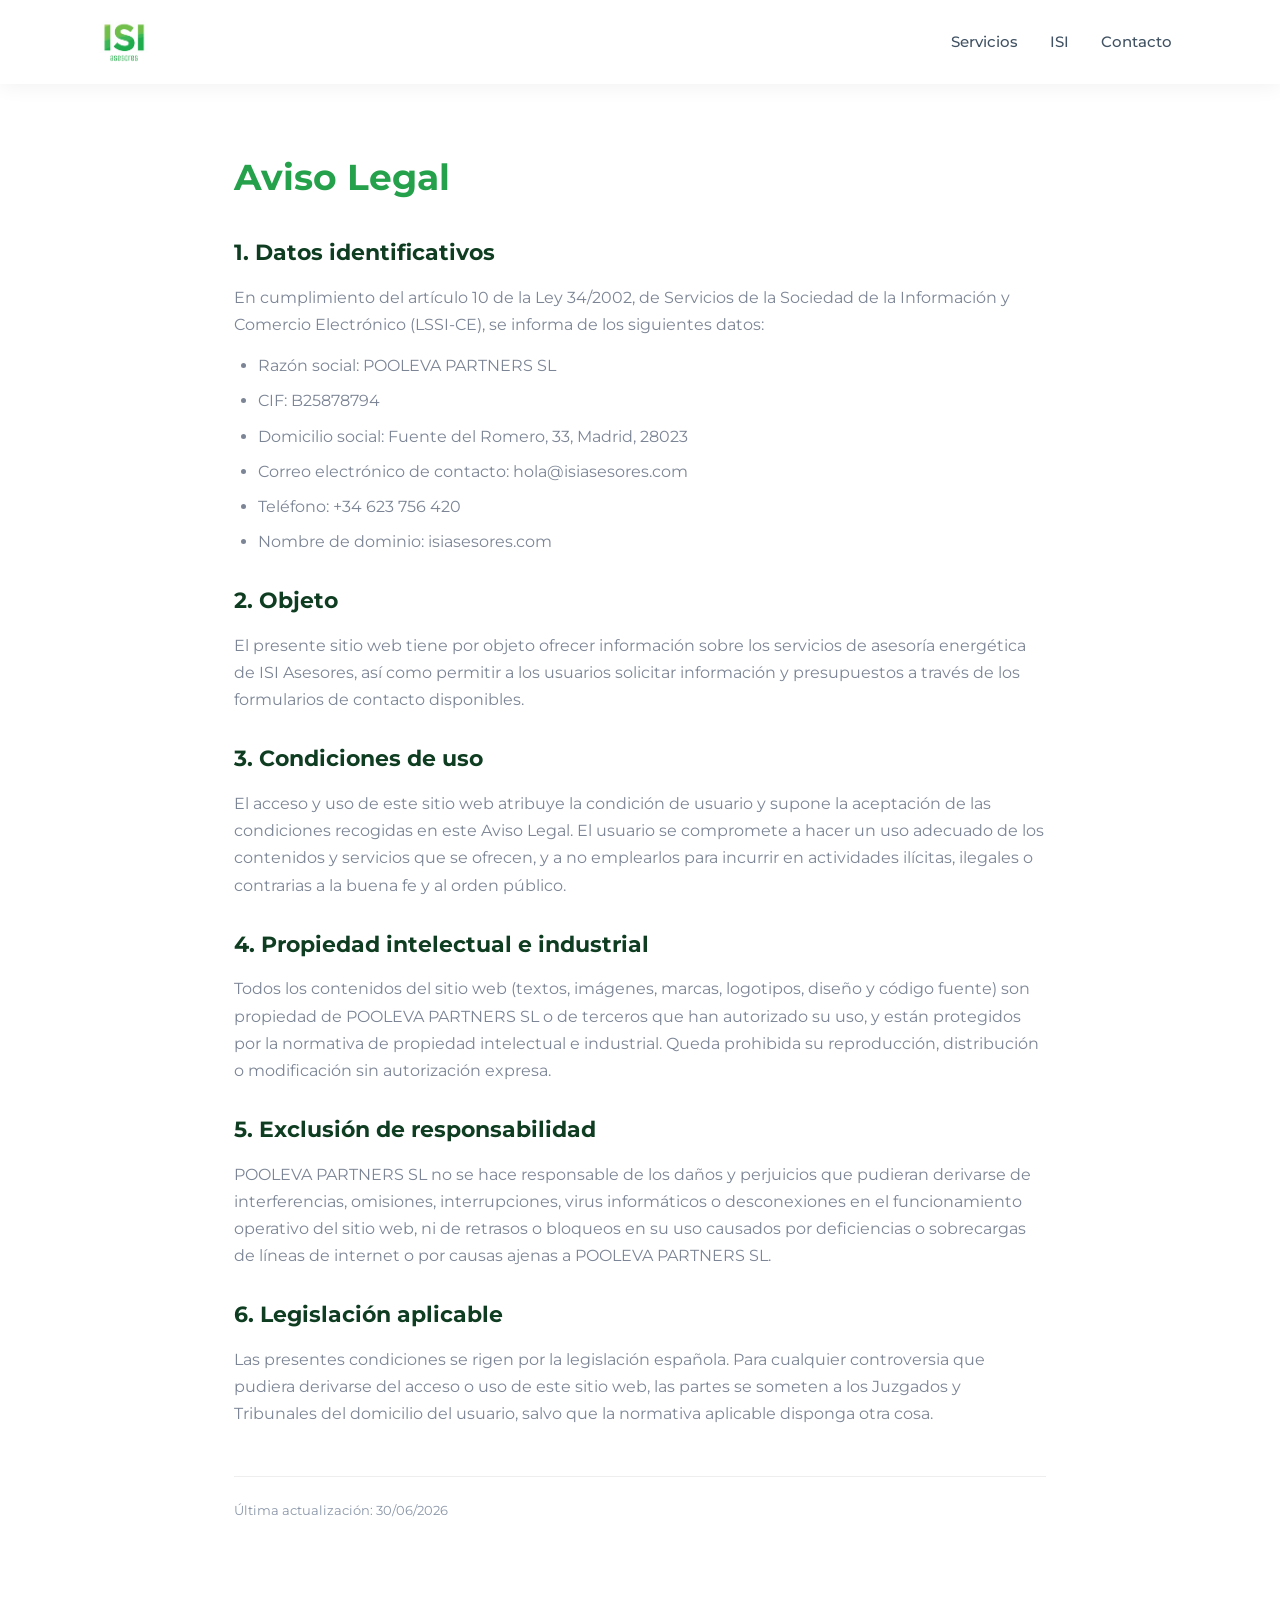
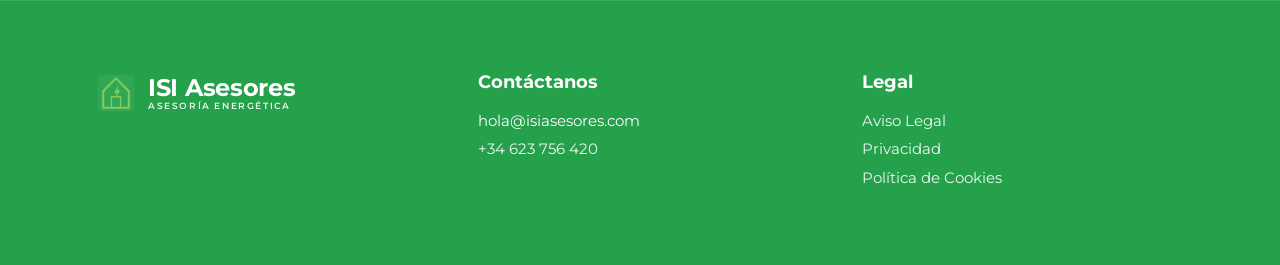
==== commit 9e699e6d: "descripción de los cambios" ====
--- a/aviso-legal.html
+++ b/aviso-legal.html
@@ -55,7 +55,7 @@
                     <li>Razón social: POOLEVA PARTNERS SL</li>
                     <li>CIF: B25878794</li>
                     <li>Domicilio social: Fuente del Romero, 33, Madrid, 28023</li>
-                    <li>Correo electrónico de contacto: gp.mesie@gmail.com</li>
+                    <li>Correo electrónico de contacto: hola@isiasesores.com</li>
                     <li>Teléfono: +34 623 756 420</li>
                     <li>Nombre de dominio: isiasesores.com</li>
                 </ul>
@@ -112,7 +112,7 @@
 
                 <div class="footer__col">
                     <h5 class="footer__heading">Contáctanos</h5>
-                    <p class="footer__line"><a class="footer__link" href="mailto:gp.mesie@gmail.com">gp.mesie@gmail.com</a></p>
+                    <p class="footer__line"><a class="footer__link" href="mailto:hola@isiasesores.com">hola@isiasesores.com</a></p>
                     <p class="footer__line">+34 623 756 420</p>
                 </div>
 
--- a/css/style.css
+++ b/css/style.css
@@ -310,6 +310,69 @@
   border-color: #aaa;
 }
 
+.form-card__tipo {
+  border: none;
+  padding: 0;
+  margin: 0 0 14px;
+}
+
+.form-card__tipo-label {
+  display: block;
+  font-family: 'Montserrat', sans-serif;
+  font-size: 13px;
+  font-weight: 500;
+  color: #7c8595;
+  margin-bottom: 10px;
+  padding: 0;
+}
+
+.form-card__tipo-options {
+  display: flex;
+  gap: 10px;
+}
+
+.form-card__pill {
+  flex: 1;
+  cursor: pointer;
+}
+
+.form-card__pill input {
+  position: absolute;
+  opacity: 0;
+  width: 0;
+  height: 0;
+}
+
+.form-card__pill span {
+  display: block;
+  text-align: center;
+  padding: 11px 16px;
+  font-family: 'Montserrat', sans-serif;
+  font-size: 14px;
+  font-weight: 600;
+  color: #555;
+  background: #f9f9f9;
+  border: 1px solid #eee;
+  border-radius: 5px;
+  transition: color 0.2s ease, background 0.2s ease, border-color 0.2s ease;
+}
+
+.form-card__pill input:checked + span {
+  color: #fff;
+  background: #24A14A;
+  border-color: #24A14A;
+}
+
+.form-card__pill input:focus-visible + span {
+  outline: 2px solid #24A14A;
+  outline-offset: 2px;
+}
+
+.form-card__success {
+  text-align: center;
+  margin: 28px 0;
+}
+
 .form-card__terms {
   display: flex;
   align-items: flex-start;
